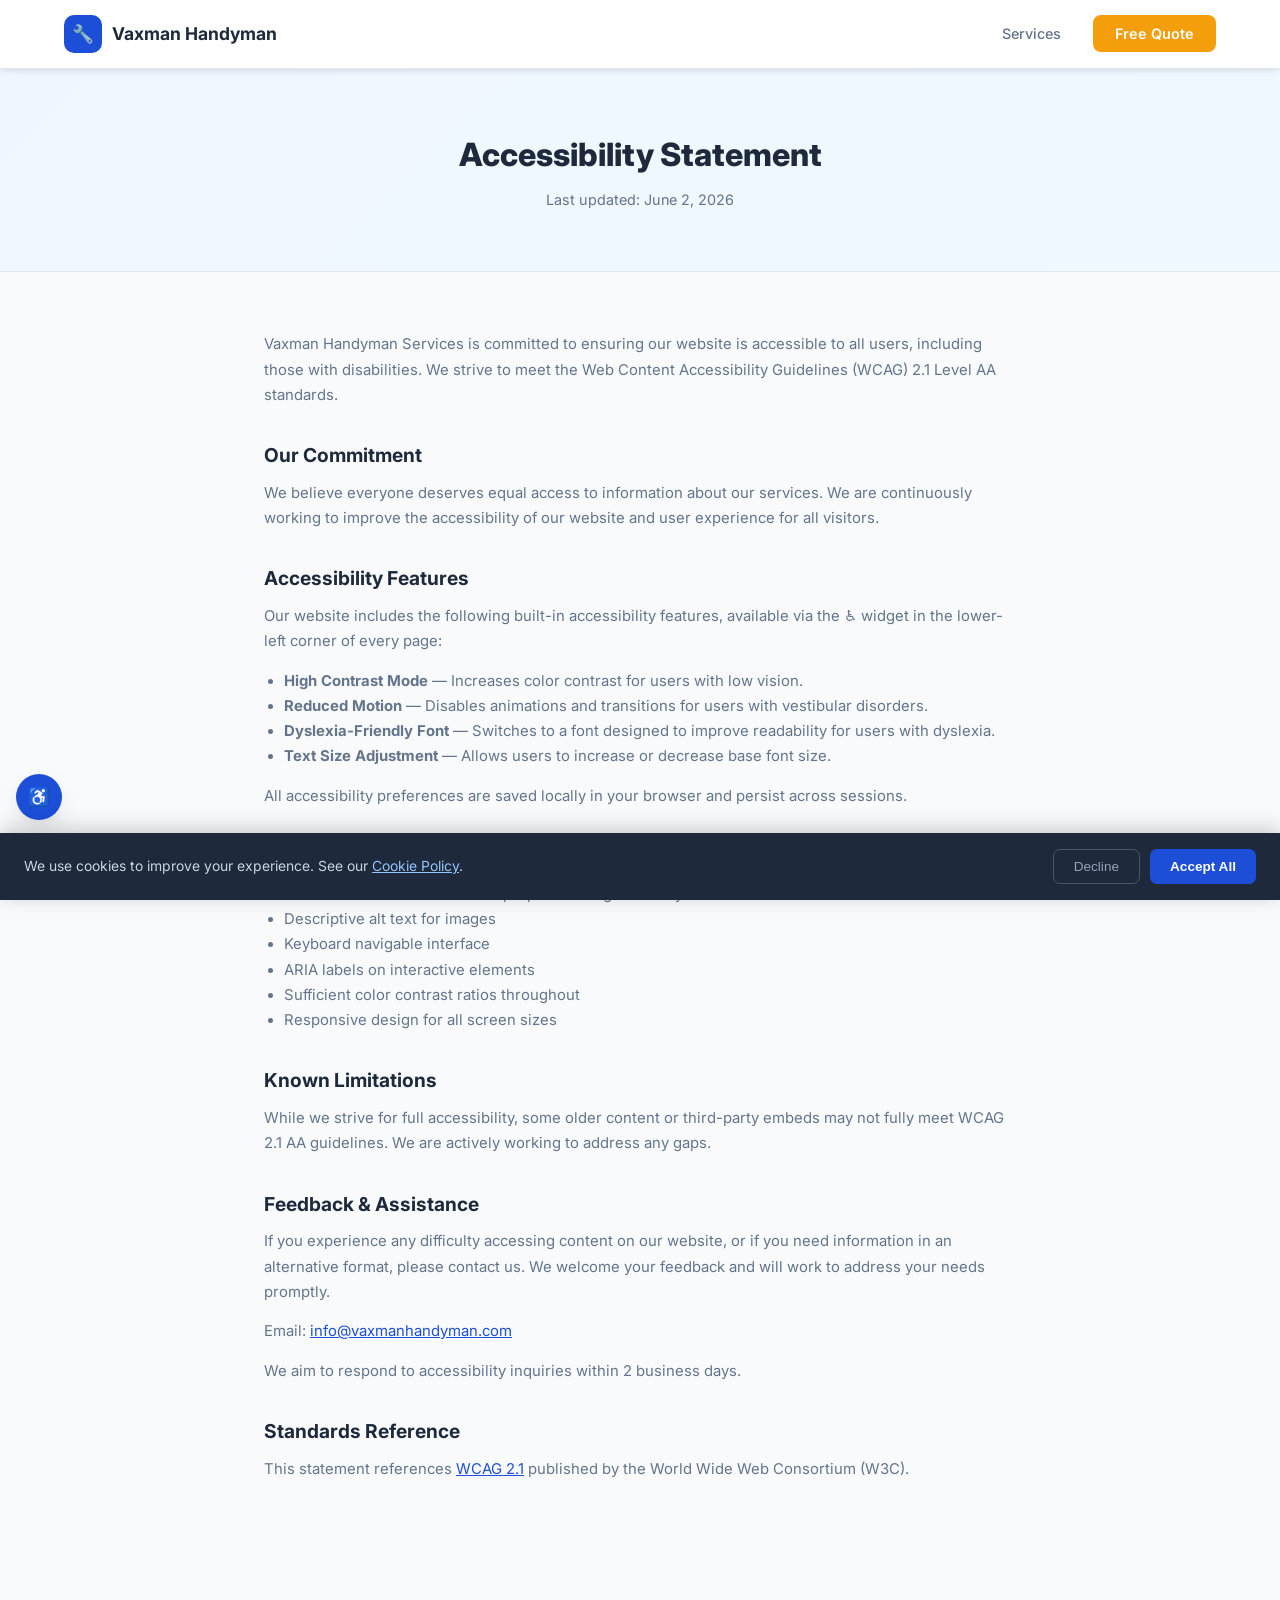
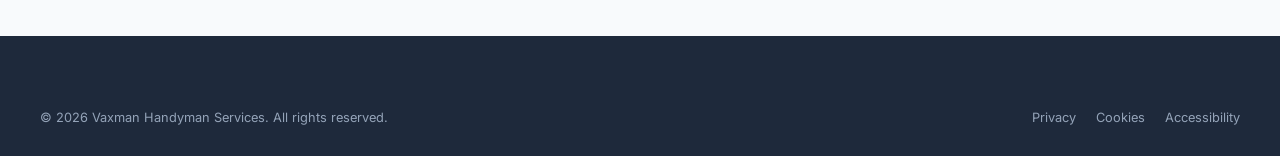
==== accessibility.html @ 35d15f17 "Initial commit: Vaxman Handyman Services website - Modern landing page with 9 service cards - Free q" ====
<!DOCTYPE html>
<html lang="en">
<head>
  <meta charset="UTF-8" />
  <meta name="viewport" content="width=device-width, initial-scale=1.0" />
  <title>Accessibility Statement | Vaxman Handyman Services</title>
  <link rel="preconnect" href="https://fonts.googleapis.com" />
  <link href="https://fonts.googleapis.com/css2?family=Inter:wght@400;500;600;700;800&display=swap" rel="stylesheet" />
  <link rel="stylesheet" href="css/style.css" />
</head>
<body>
<nav>
  <div class="nav-inner">
    <a href="/" class="logo"><div class="logo-icon">🔧</div>Vaxman Handyman</a>
    <ul class="nav-links" id="nav-links">
      <li><a href="/#services">Services</a></li>
      <li><a href="/#quote" class="nav-cta">Free Quote</a></li>
    </ul>
    <button class="hamburger" id="hamburger" aria-label="Menu" aria-expanded="false"><span></span><span></span><span></span></button>
  </div>
</nav>

<div class="policy-hero">
  <h1>Accessibility Statement</h1>
  <p>Last updated: June 2, 2026</p>
</div>

<div class="policy-content">
  <p>Vaxman Handyman Services is committed to ensuring our website is accessible to all users, including those with disabilities. We strive to meet the Web Content Accessibility Guidelines (WCAG) 2.1 Level AA standards.</p>

  <h2>Our Commitment</h2>
  <p>We believe everyone deserves equal access to information about our services. We are continuously working to improve the accessibility of our website and user experience for all visitors.</p>

  <h2>Accessibility Features</h2>
  <p>Our website includes the following built-in accessibility features, available via the ♿ widget in the lower-left corner of every page:</p>
  <ul>
    <li><strong>High Contrast Mode</strong> — Increases color contrast for users with low vision.</li>
    <li><strong>Reduced Motion</strong> — Disables animations and transitions for users with vestibular disorders.</li>
    <li><strong>Dyslexia-Friendly Font</strong> — Switches to a font designed to improve readability for users with dyslexia.</li>
    <li><strong>Text Size Adjustment</strong> — Allows users to increase or decrease base font size.</li>
  </ul>
  <p>All accessibility preferences are saved locally in your browser and persist across sessions.</p>

  <h2>Additional Measures</h2>
  <ul>
    <li>Semantic HTML structure with proper heading hierarchy</li>
    <li>Descriptive alt text for images</li>
    <li>Keyboard navigable interface</li>
    <li>ARIA labels on interactive elements</li>
    <li>Sufficient color contrast ratios throughout</li>
    <li>Responsive design for all screen sizes</li>
  </ul>

  <h2>Known Limitations</h2>
  <p>While we strive for full accessibility, some older content or third-party embeds may not fully meet WCAG 2.1 AA guidelines. We are actively working to address any gaps.</p>

  <h2>Feedback & Assistance</h2>
  <p>If you experience any difficulty accessing content on our website, or if you need information in an alternative format, please contact us. We welcome your feedback and will work to address your needs promptly.</p>
  <p>Email: <a href="mailto:info@vaxmanhandyman.com">info@vaxmanhandyman.com</a></p>
  <p>We aim to respond to accessibility inquiries within 2 business days.</p>

  <h2>Standards Reference</h2>
  <p>This statement references <a href="https://www.w3.org/WAI/WCAG21/quickref/" target="_blank" rel="noopener">WCAG 2.1</a> published by the World Wide Web Consortium (W3C).</p>
</div>

<footer>
  <div class="footer-inner">
    <div class="footer-bottom">
      <p>&copy; 2026 Vaxman Handyman Services. All rights reserved.</p>
      <div class="footer-legal">
        <a href="privacy.html">Privacy</a>
        <a href="cookies.html">Cookies</a>
        <a href="accessibility.html">Accessibility</a>
      </div>
    </div>
  </div>
</footer>

<div id="cookie-banner">
  <p>We use cookies to improve your experience. See our <a href="cookies.html">Cookie Policy</a>.</p>
  <div class="cookie-btns">
    <button class="cookie-decline" id="cookie-decline">Decline</button>
    <button class="cookie-accept" id="cookie-accept">Accept All</button>
  </div>
</div>
<button id="ada-toggle" aria-label="Accessibility options">♿</button>
<div id="ada-panel" role="dialog" aria-label="Accessibility settings">
  <h3>Accessibility</h3>
  <div class="ada-option"><span>High Contrast</span><button class="ada-toggle-btn" id="ada-hc"></button></div>
  <div class="ada-option"><span>Reduce Motion</span><button class="ada-toggle-btn" id="ada-rm"></button></div>
  <div class="ada-option"><span>Dyslexia Font</span><button class="ada-toggle-btn" id="ada-df"></button></div>
  <div class="ada-option"><span>Text Size</span><div class="ada-size"><button data-size="-1">A-</button><button data-size="0">A</button><button data-size="2">A+</button><button data-size="4">A++</button></div></div>
</div>
<script src="js/main.js"></script>
</body>
</html>
---- css/style.css ----
:root {
  --primary: #1D4ED8;
  --primary-dark: #1E3A8A;
  --primary-light: #DBEAFE;
  --accent: #F59E0B;
  --accent-dark: #D97706;
  --bg: #F8FAFC;
  --white: #FFFFFF;
  --text: #1E293B;
  --text-light: #64748B;
  --border: #E2E8F0;
  --shadow: 0 4px 6px -1px rgba(0,0,0,0.07), 0 2px 4px -1px rgba(0,0,0,0.04);
  --shadow-lg: 0 10px 25px -3px rgba(0,0,0,0.1), 0 4px 10px -2px rgba(0,0,0,0.05);
  --radius: 12px;
}

*, *::before, *::after { box-sizing: border-box; margin: 0; padding: 0; }

html { scroll-behavior: smooth; }

body {
  font-family: 'Inter', system-ui, -apple-system, sans-serif;
  background: var(--bg);
  color: var(--text);
  line-height: 1.6;
  font-size: 16px;
}

/* NAV */
nav {
  background: var(--white);
  border-bottom: 1px solid var(--border);
  position: sticky;
  top: 0;
  z-index: 100;
  box-shadow: var(--shadow);
}

.nav-inner {
  max-width: 1200px;
  margin: 0 auto;
  padding: 0 24px;
  display: flex;
  align-items: center;
  justify-content: space-between;
  height: 68px;
}

.logo {
  display: flex;
  align-items: center;
  gap: 10px;
  text-decoration: none;
  font-weight: 700;
  font-size: 1.1rem;
  color: var(--text);
}

.logo-icon {
  width: 38px;
  height: 38px;
  background: var(--primary);
  border-radius: 10px;
  display: flex;
  align-items: center;
  justify-content: center;
  color: white;
  font-size: 1.1rem;
}

.nav-links {
  display: flex;
  gap: 32px;
  list-style: none;
}

.nav-links a {
  color: var(--text-light);
  text-decoration: none;
  font-size: 0.9rem;
  font-weight: 500;
  transition: color 0.2s;
}

.nav-links a:hover { color: var(--primary); }

.nav-cta {
  background: var(--accent);
  color: var(--white) !important;
  padding: 10px 22px;
  border-radius: 8px;
  font-weight: 600 !important;
  transition: background 0.2s !important;
}

.nav-cta:hover { background: var(--accent-dark) !important; color: var(--white) !important; }

.hamburger {
  display: none;
  flex-direction: column;
  gap: 5px;
  cursor: pointer;
  background: none;
  border: none;
  padding: 4px;
}

.hamburger span {
  display: block;
  width: 24px;
  height: 2px;
  background: var(--text);
  border-radius: 2px;
  transition: 0.3s;
}

/* HERO */
.hero {
  background: linear-gradient(135deg, #EFF6FF 0%, #F0FDF4 100%);
  padding: 80px 24px 100px;
  text-align: center;
  position: relative;
  overflow: hidden;
}

.hero::before {
  content: '';
  position: absolute;
  top: -80px;
  right: -80px;
  width: 400px;
  height: 400px;
  background: radial-gradient(circle, rgba(29,78,216,0.06) 0%, transparent 70%);
  border-radius: 50%;
}

.hero-badge {
  display: inline-flex;
  align-items: center;
  gap: 6px;
  background: var(--primary-light);
  color: var(--primary);
  padding: 6px 14px;
  border-radius: 999px;
  font-size: 0.82rem;
  font-weight: 600;
  margin-bottom: 20px;
  letter-spacing: 0.02em;
}

.hero h1 {
  font-size: clamp(2rem, 5vw, 3.4rem);
  font-weight: 800;
  line-height: 1.15;
  color: var(--text);
  max-width: 720px;
  margin: 0 auto 20px;
  letter-spacing: -0.02em;
}

.hero h1 span { color: var(--primary); }

.hero p {
  font-size: 1.1rem;
  color: var(--text-light);
  max-width: 560px;
  margin: 0 auto 36px;
}

.btn-primary {
  display: inline-flex;
  align-items: center;
  gap: 8px;
  background: var(--primary);
  color: white;
  padding: 16px 32px;
  border-radius: 10px;
  font-size: 1rem;
  font-weight: 700;
  text-decoration: none;
  border: none;
  cursor: pointer;
  transition: background 0.2s, transform 0.15s;
  box-shadow: 0 4px 14px rgba(29,78,216,0.35);
}

.btn-primary:hover { background: var(--primary-dark); transform: translateY(-1px); }

.btn-accent {
  display: inline-flex;
  align-items: center;
  gap: 8px;
  background: var(--accent);
  color: white;
  padding: 16px 32px;
  border-radius: 10px;
  font-size: 1rem;
  font-weight: 700;
  text-decoration: none;
  border: none;
  cursor: pointer;
  transition: background 0.2s, transform 0.15s;
  box-shadow: 0 4px 14px rgba(245,158,11,0.35);
}

.btn-accent:hover { background: var(--accent-dark); transform: translateY(-1px); }

.hero-buttons { display: flex; gap: 14px; justify-content: center; flex-wrap: wrap; }

.hero-stats {
  display: flex;
  gap: 40px;
  justify-content: center;
  margin-top: 56px;
  flex-wrap: wrap;
}

.stat {
  text-align: center;
}

.stat-number {
  font-size: 1.8rem;
  font-weight: 800;
  color: var(--primary);
  display: block;
}

.stat-label {
  font-size: 0.82rem;
  color: var(--text-light);
  font-weight: 500;
  text-transform: uppercase;
  letter-spacing: 0.05em;
}

/* CONTAINER */
.container {
  max-width: 1200px;
  margin: 0 auto;
  padding: 0 24px;
}

/* SECTIONS */
section { padding: 80px 0; }

.section-label {
  display: inline-block;
  background: var(--primary-light);
  color: var(--primary);
  font-size: 0.78rem;
  font-weight: 700;
  text-transform: uppercase;
  letter-spacing: 0.08em;
  padding: 5px 12px;
  border-radius: 999px;
  margin-bottom: 14px;
}

.section-title {
  font-size: clamp(1.6rem, 3vw, 2.2rem);
  font-weight: 800;
  line-height: 1.2;
  color: var(--text);
  letter-spacing: -0.02em;
  margin-bottom: 12px;
}

.section-sub {
  color: var(--text-light);
  font-size: 1rem;
  max-width: 560px;
}

.section-header { margin-bottom: 48px; }

/* SERVICES */
#services { background: var(--white); }

.services-grid {
  display: grid;
  grid-template-columns: repeat(auto-fill, minmax(280px, 1fr));
  gap: 24px;
}

.service-card {
  background: var(--bg);
  border: 1px solid var(--border);
  border-radius: var(--radius);
  padding: 28px;
  transition: box-shadow 0.2s, transform 0.2s, border-color 0.2s;
  position: relative;
  overflow: hidden;
}

.service-card::before {
  content: '';
  position: absolute;
  top: 0; left: 0;
  width: 4px;
  height: 100%;
  background: var(--primary);
  opacity: 0;
  transition: opacity 0.2s;
}

.service-card:hover {
  box-shadow: var(--shadow-lg);
  transform: translateY(-3px);
  border-color: var(--primary-light);
}

.service-card:hover::before { opacity: 1; }

.service-icon {
  width: 52px;
  height: 52px;
  background: var(--primary-light);
  border-radius: 12px;
  display: flex;
  align-items: center;
  justify-content: center;
  font-size: 1.4rem;
  margin-bottom: 16px;
}

.service-card h3 {
  font-size: 1rem;
  font-weight: 700;
  color: var(--text);
  margin-bottom: 8px;
}

.service-card p {
  font-size: 0.88rem;
  color: var(--text-light);
  line-height: 1.6;
}

/* WHY US */
#why { background: var(--bg); }

.why-grid {
  display: grid;
  grid-template-columns: repeat(auto-fill, minmax(240px, 1fr));
  gap: 24px;
}

.why-card {
  background: var(--white);
  border: 1px solid var(--border);
  border-radius: var(--radius);
  padding: 28px;
  text-align: center;
  box-shadow: var(--shadow);
}

.why-icon {
  font-size: 2rem;
  margin-bottom: 14px;
}

.why-card h3 {
  font-size: 1rem;
  font-weight: 700;
  color: var(--text);
  margin-bottom: 8px;
}

.why-card p {
  font-size: 0.87rem;
  color: var(--text-light);
}

/* QUOTE / CONTACT */
#quote { background: var(--white); }

.quote-wrap {
  display: grid;
  grid-template-columns: 1fr 1fr;
  gap: 64px;
  align-items: start;
}

.quote-info h2 {
  font-size: 2rem;
  font-weight: 800;
  margin-bottom: 16px;
  letter-spacing: -0.02em;
}

.quote-info p {
  color: var(--text-light);
  font-size: 1rem;
  margin-bottom: 28px;
}

.quote-features { list-style: none; display: flex; flex-direction: column; gap: 12px; }

.quote-features li {
  display: flex;
  align-items: center;
  gap: 10px;
  font-size: 0.93rem;
  color: var(--text);
  font-weight: 500;
}

.quote-features li::before {
  content: '✓';
  width: 22px;
  height: 22px;
  background: #DCFCE7;
  color: #16A34A;
  border-radius: 50%;
  display: flex;
  align-items: center;
  justify-content: center;
  font-size: 0.75rem;
  font-weight: 700;
  flex-shrink: 0;
}

.contact-form {
  background: var(--bg);
  border: 1px solid var(--border);
  border-radius: var(--radius);
  padding: 36px;
  box-shadow: var(--shadow);
}

.form-row { display: grid; grid-template-columns: 1fr 1fr; gap: 16px; }

.form-group {
  display: flex;
  flex-direction: column;
  gap: 6px;
  margin-bottom: 16px;
}

.form-group label {
  font-size: 0.84rem;
  font-weight: 600;
  color: var(--text);
}

.form-group input,
.form-group select,
.form-group textarea {
  padding: 12px 14px;
  border: 1.5px solid var(--border);
  border-radius: 8px;
  font-size: 0.93rem;
  color: var(--text);
  background: var(--white);
  outline: none;
  transition: border-color 0.2s;
  font-family: inherit;
  width: 100%;
}

.form-group input:focus,
.form-group select:focus,
.form-group textarea:focus {
  border-color: var(--primary);
  box-shadow: 0 0 0 3px rgba(29,78,216,0.1);
}

.form-group textarea { resize: vertical; min-height: 100px; }

.form-submit {
  width: 100%;
  padding: 14px;
  background: var(--primary);
  color: white;
  border: none;
  border-radius: 8px;
  font-size: 0.97rem;
  font-weight: 700;
  cursor: pointer;
  transition: background 0.2s, transform 0.15s;
  box-shadow: 0 4px 14px rgba(29,78,216,0.3);
}

.form-submit:hover { background: var(--primary-dark); transform: translateY(-1px); }

.form-note {
  text-align: center;
  font-size: 0.8rem;
  color: var(--text-light);
  margin-top: 10px;
}

/* SERVICE AREAS */
#areas { background: var(--bg); }

.areas-grid {
  display: flex;
  flex-wrap: wrap;
  gap: 10px;
  margin-top: 32px;
}

.area-pill {
  background: var(--white);
  border: 1px solid var(--border);
  border-radius: 999px;
  padding: 8px 18px;
  font-size: 0.87rem;
  font-weight: 500;
  color: var(--text);
  box-shadow: var(--shadow);
}

/* CTA BAND */
.cta-band {
  background: linear-gradient(135deg, var(--primary) 0%, var(--primary-dark) 100%);
  padding: 64px 24px;
  text-align: center;
  color: white;
}

.cta-band h2 {
  font-size: clamp(1.6rem, 3vw, 2.2rem);
  font-weight: 800;
  margin-bottom: 12px;
  letter-spacing: -0.02em;
}

.cta-band p {
  font-size: 1rem;
  opacity: 0.85;
  margin-bottom: 32px;
}

/* FOOTER */
footer {
  background: var(--text);
  color: #94A3B8;
  padding: 48px 24px 28px;
}

.footer-inner {
  max-width: 1200px;
  margin: 0 auto;
}

.footer-top {
  display: flex;
  justify-content: space-between;
  align-items: flex-start;
  gap: 40px;
  padding-bottom: 32px;
  border-bottom: 1px solid #334155;
  flex-wrap: wrap;
}

.footer-brand {
  max-width: 280px;
}

.footer-logo {
  display: flex;
  align-items: center;
  gap: 10px;
  color: white;
  font-weight: 700;
  font-size: 1rem;
  margin-bottom: 10px;
  text-decoration: none;
}

.footer-logo-icon {
  width: 36px;
  height: 36px;
  background: var(--primary);
  border-radius: 8px;
  display: flex;
  align-items: center;
  justify-content: center;
  font-size: 1rem;
}

.footer-brand p { font-size: 0.85rem; line-height: 1.6; }

.footer-links h4 { color: white; font-size: 0.85rem; font-weight: 700; margin-bottom: 14px; text-transform: uppercase; letter-spacing: 0.06em; }

.footer-links ul { list-style: none; display: flex; flex-direction: column; gap: 8px; }

.footer-links a { color: #94A3B8; text-decoration: none; font-size: 0.85rem; transition: color 0.2s; }

.footer-links a:hover { color: white; }

.footer-bottom {
  margin-top: 24px;
  display: flex;
  justify-content: space-between;
  align-items: center;
  flex-wrap: wrap;
  gap: 12px;
}

.footer-bottom p { font-size: 0.8rem; }

.footer-legal { display: flex; gap: 20px; }

.footer-legal a { color: #94A3B8; text-decoration: none; font-size: 0.8rem; transition: color 0.2s; }

.footer-legal a:hover { color: white; }

/* SUCCESS MESSAGE */
.form-success {
  display: none;
  background: #DCFCE7;
  border: 1px solid #86EFAC;
  border-radius: 8px;
  padding: 16px;
  color: #15803D;
  font-weight: 600;
  text-align: center;
  margin-top: 12px;
}

/* POLICY PAGES */
.policy-hero {
  background: linear-gradient(135deg, #EFF6FF 0%, #F0F9FF 100%);
  padding: 60px 24px;
  text-align: center;
  border-bottom: 1px solid var(--border);
}

.policy-hero h1 { font-size: 2rem; font-weight: 800; color: var(--text); margin-bottom: 8px; }
.policy-hero p { color: var(--text-light); font-size: 0.9rem; }

.policy-content {
  max-width: 800px;
  margin: 60px auto;
  padding: 0 24px 80px;
}

.policy-content h2 { font-size: 1.2rem; font-weight: 700; margin: 32px 0 10px; color: var(--text); }
.policy-content p { color: var(--text-light); font-size: 0.93rem; line-height: 1.7; margin-bottom: 14px; }
.policy-content ul { color: var(--text-light); font-size: 0.93rem; line-height: 1.7; padding-left: 20px; margin-bottom: 14px; }
.policy-content a { color: var(--primary); }

/* COOKIE BANNER */
#cookie-banner {
  position: fixed;
  bottom: 0; left: 0; right: 0;
  background: var(--text);
  color: white;
  padding: 16px 24px;
  display: flex;
  align-items: center;
  justify-content: space-between;
  gap: 20px;
  z-index: 9999;
  flex-wrap: wrap;
  box-shadow: 0 -4px 20px rgba(0,0,0,0.2);
}

#cookie-banner p { font-size: 0.87rem; color: #CBD5E1; margin: 0; }
#cookie-banner a { color: #93C5FD; text-decoration: underline; }

.cookie-btns { display: flex; gap: 10px; flex-shrink: 0; }

.cookie-accept {
  background: var(--primary);
  color: white;
  border: none;
  padding: 9px 20px;
  border-radius: 7px;
  font-size: 0.85rem;
  font-weight: 600;
  cursor: pointer;
  transition: background 0.2s;
}

.cookie-accept:hover { background: var(--primary-dark); }

.cookie-decline {
  background: transparent;
  color: #94A3B8;
  border: 1px solid #475569;
  padding: 9px 20px;
  border-radius: 7px;
  font-size: 0.85rem;
  cursor: pointer;
  transition: 0.2s;
}

.cookie-decline:hover { border-color: #94A3B8; color: white; }

/* ADA WIDGET */
#ada-toggle {
  position: fixed;
  bottom: 80px;
  left: 16px;
  width: 46px;
  height: 46px;
  background: var(--primary);
  color: white;
  border: none;
  border-radius: 50%;
  font-size: 1.1rem;
  cursor: pointer;
  z-index: 9998;
  box-shadow: var(--shadow-lg);
  transition: background 0.2s, transform 0.2s;
  display: flex;
  align-items: center;
  justify-content: center;
}

#ada-toggle:hover { background: var(--primary-dark); transform: scale(1.05); }

#ada-panel {
  display: none;
  position: fixed;
  bottom: 136px;
  left: 16px;
  background: var(--white);
  border: 1px solid var(--border);
  border-radius: var(--radius);
  padding: 20px;
  z-index: 9997;
  box-shadow: var(--shadow-lg);
  min-width: 220px;
}

#ada-panel.open { display: block; }

#ada-panel h3 { font-size: 0.85rem; font-weight: 700; margin-bottom: 14px; color: var(--text); }

.ada-option {
  display: flex;
  justify-content: space-between;
  align-items: center;
  margin-bottom: 12px;
  font-size: 0.83rem;
  color: var(--text);
}

.ada-toggle-btn {
  background: var(--border);
  border: none;
  border-radius: 999px;
  width: 38px;
  height: 20px;
  cursor: pointer;
  position: relative;
  transition: background 0.2s;
}

.ada-toggle-btn.active { background: var(--primary); }

.ada-toggle-btn::after {
  content: '';
  position: absolute;
  top: 3px; left: 3px;
  width: 14px; height: 14px;
  background: white;
  border-radius: 50%;
  transition: left 0.2s;
}

.ada-toggle-btn.active::after { left: 21px; }

.ada-size { display: flex; gap: 6px; }

.ada-size button {
  background: var(--bg);
  border: 1px solid var(--border);
  border-radius: 6px;
  padding: 4px 10px;
  font-size: 0.8rem;
  cursor: pointer;
  transition: 0.2s;
}

.ada-size button:hover, .ada-size button.active { background: var(--primary); color: white; border-color: var(--primary); }

/* HIGH CONTRAST */
body.high-contrast {
  --bg: #000;
  --white: #111;
  --text: #FFF;
  --text-light: #DDD;
  --border: #444;
  --primary-light: #1e3a8a;
  filter: contrast(1.25);
}

/* DYSLEXIA FONT */
body.dyslexia { font-family: 'Comic Sans MS', 'OpenDyslexic', cursive; }

/* REDUCE MOTION */
@media (prefers-reduced-motion: reduce), body.reduce-motion * {
  transition: none !important;
  animation: none !important;
}

/* RESPONSIVE */
@media (max-width: 900px) {
  .quote-wrap { grid-template-columns: 1fr; }
  .form-row { grid-template-columns: 1fr; }
}

@media (max-width: 700px) {
  .nav-links { display: none; flex-direction: column; position: absolute; top: 68px; left: 0; right: 0; background: white; border-bottom: 1px solid var(--border); padding: 16px 24px; gap: 16px; box-shadow: var(--shadow-lg); }
  .nav-links.open { display: flex; }
  .hamburger { display: flex; }
  .hero { padding: 56px 20px 64px; }
  .hero-stats { gap: 24px; }
  .footer-top { flex-direction: column; }
  section { padding: 56px 0; }
  #cookie-banner { flex-direction: column; align-items: flex-start; }
  #ada-toggle { bottom: 140px; }
}
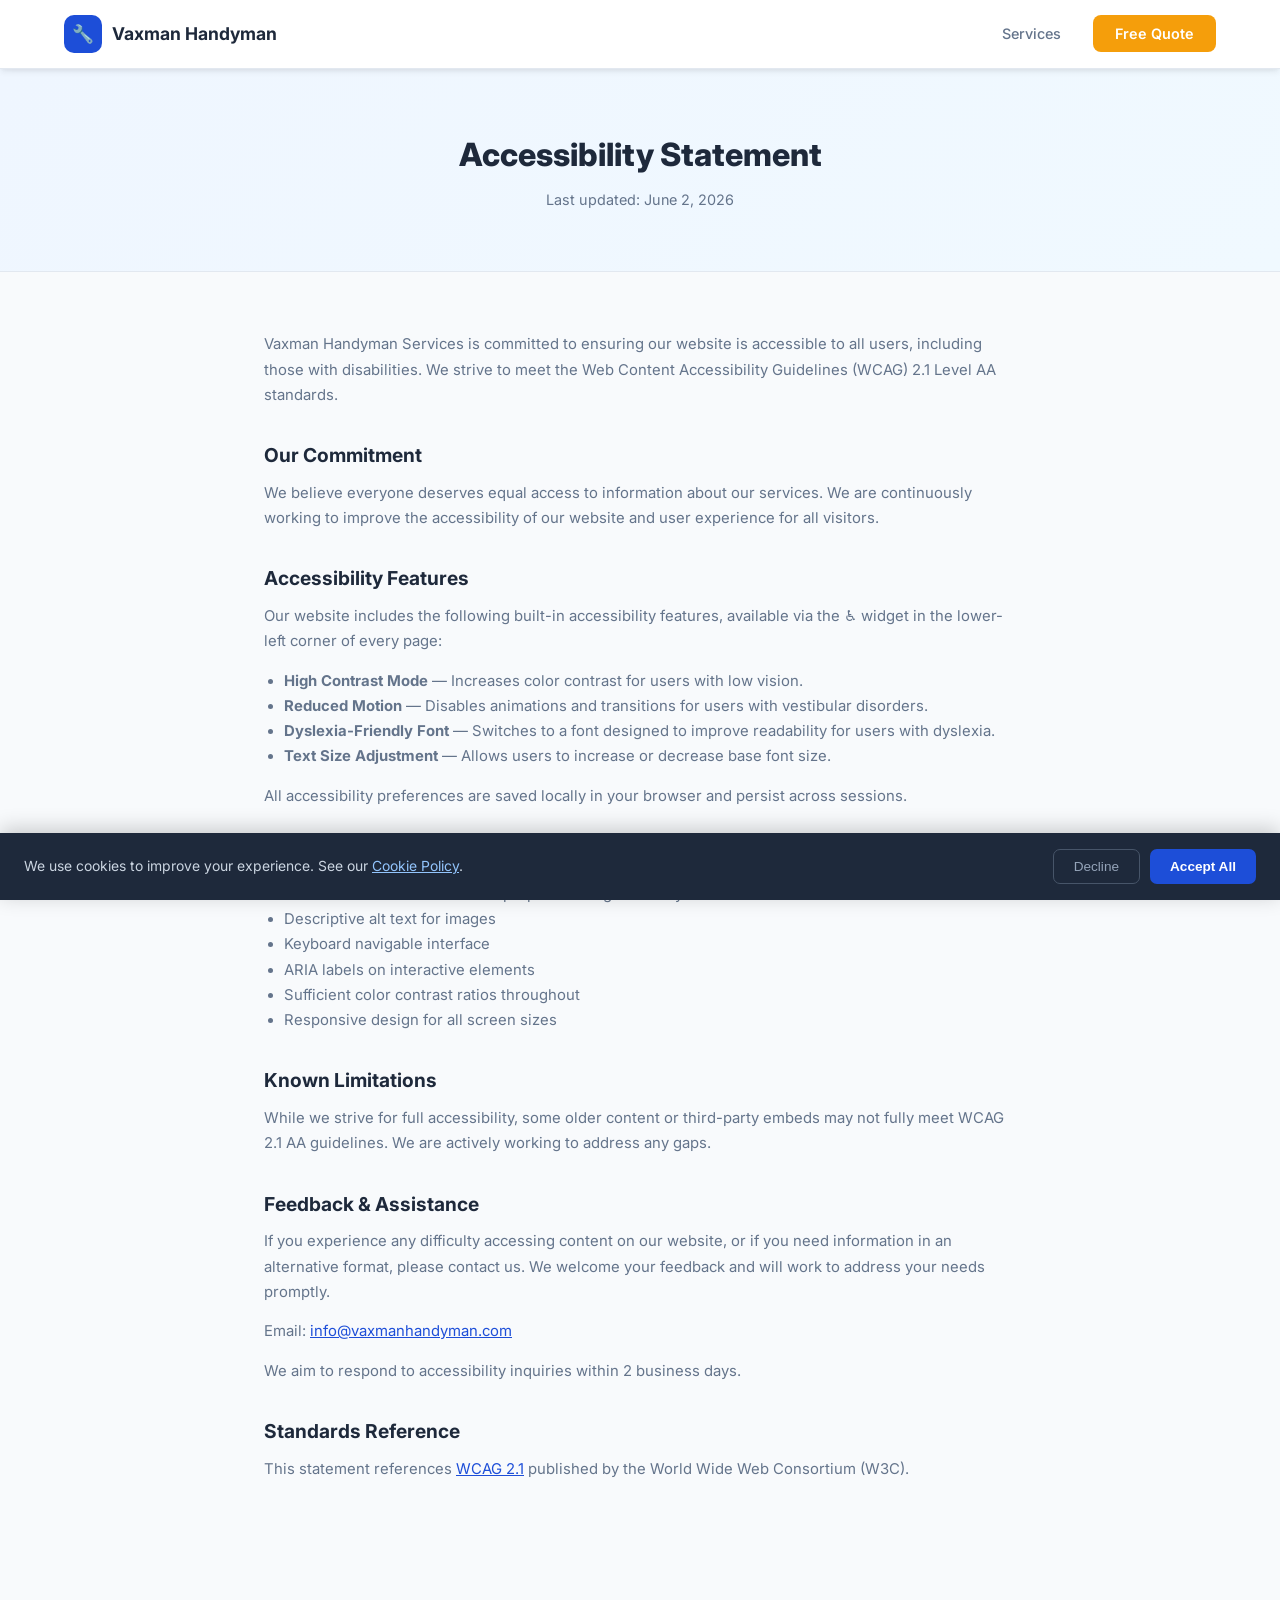
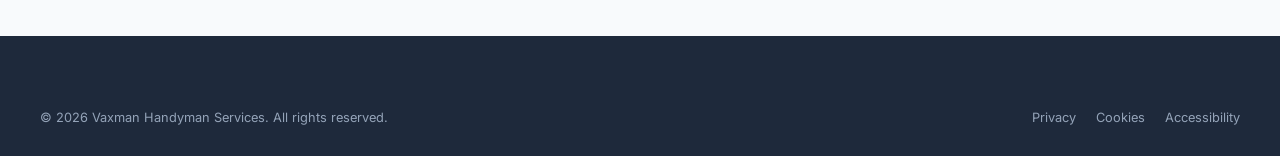
==== commit 23e7e7ae: "Swap inline ADA widget -> ctf-widgets ada.js (Screen Overlay); main.js a11y IIFE self-guards so it n" ====
--- a/accessibility.html
+++ b/accessibility.html
@@ -83,14 +83,7 @@
     <button class="cookie-accept" id="cookie-accept">Accept All</button>
   </div>
 </div>
-<button id="ada-toggle" aria-label="Accessibility options">♿</button>
-<div id="ada-panel" role="dialog" aria-label="Accessibility settings">
-  <h3>Accessibility</h3>
-  <div class="ada-option"><span>High Contrast</span><button class="ada-toggle-btn" id="ada-hc"></button></div>
-  <div class="ada-option"><span>Reduce Motion</span><button class="ada-toggle-btn" id="ada-rm"></button></div>
-  <div class="ada-option"><span>Dyslexia Font</span><button class="ada-toggle-btn" id="ada-df"></button></div>
-  <div class="ada-option"><span>Text Size</span><div class="ada-size"><button data-size="-1">A-</button><button data-size="0">A</button><button data-size="2">A+</button><button data-size="4">A++</button></div></div>
-</div>
+<script src="https://ctf-widgets.netlify.app/v1/ada.js" defer data-position="bottom-left" data-color="#7c3aed" data-statement="/accessibility.html"></script>
 <script src="js/main.js"></script>
 </body>
 </html>
